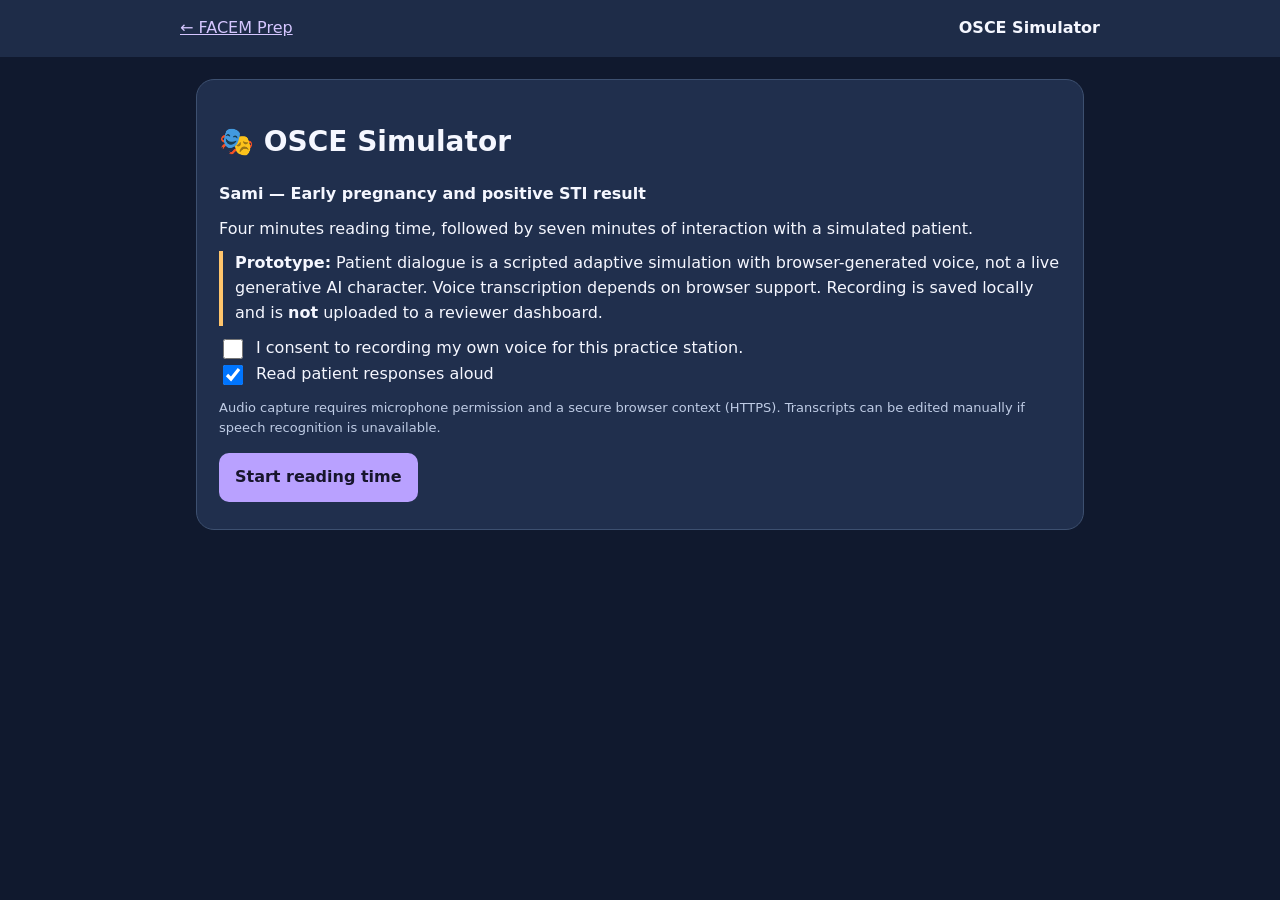
==== osce.html @ f84f3a86 "Add files via upload" ====
<!doctype html><html lang="en"><head><meta charset="utf-8"><meta name="viewport" content="width=device-width,initial-scale=1"><title>FACEM Prep · OSCE Simulator</title><link rel="stylesheet" href="osce.css"></head><body><header><a href="index.html">← FACEM Prep</a><b>OSCE Simulator</b></header><main><div id="osce"></div></main><script src="osce-stations.js"></script><script src="osce.js"></script></body></html>
---- osce.css ----
*{box-sizing:border-box}body{margin:0;background:#10192e;color:#f5f7ff;font:16px/1.55 system-ui,sans-serif}header{display:flex;justify-content:space-between;background:#1e2c48;padding:16px max(16px,calc((100vw - 920px)/2))}a{color:#d5c6ff}main{max-width:920px;margin:22px auto;padding:0 16px}.panel{background:#202f4d;border:1px solid #3d5070;border-radius:18px;padding:22px;margin:14px 0}h1{font-size:28px;line-height:1.2}h2{font-size:20px}p{margin:10px 0}button{background:#b9a1ff;color:#17152c;font:inherit;font-weight:700;border:0;border-radius:10px;padding:12px 16px;cursor:pointer;margin:5px 5px 5px 0}button:disabled{opacity:.45;cursor:default}.outline{background:#35476c;color:white}.timer{font-size:46px;font-weight:800;font-variant-numeric:tabular-nums}.small{font-size:13px;color:#bfcce5}.muted{color:#bfcce5}.bubble{padding:12px 16px;border-radius:13px;margin:9px 0;background:#30456b}.bubble.candidate{background:#254e53}.scroll{max-height:390px;overflow:auto}.row{display:flex;gap:10px;align-items:center;flex-wrap:wrap}textarea{width:100%;min-height:84px;border:1px solid #7286a3;border-radius:10px;background:#13213b;color:white;padding:12px;font:inherit}input[type=checkbox]{width:20px;height:20px}.warning{border-left:4px solid #ffc56c;padding-left:12px}.pill{background:#394a6b;padding:5px 11px;border-radius:20px}.hidden{display:none!important}ul{padding-left:22px}@media(max-width:550px){.timer{font-size:36px}.panel{padding:16px}}
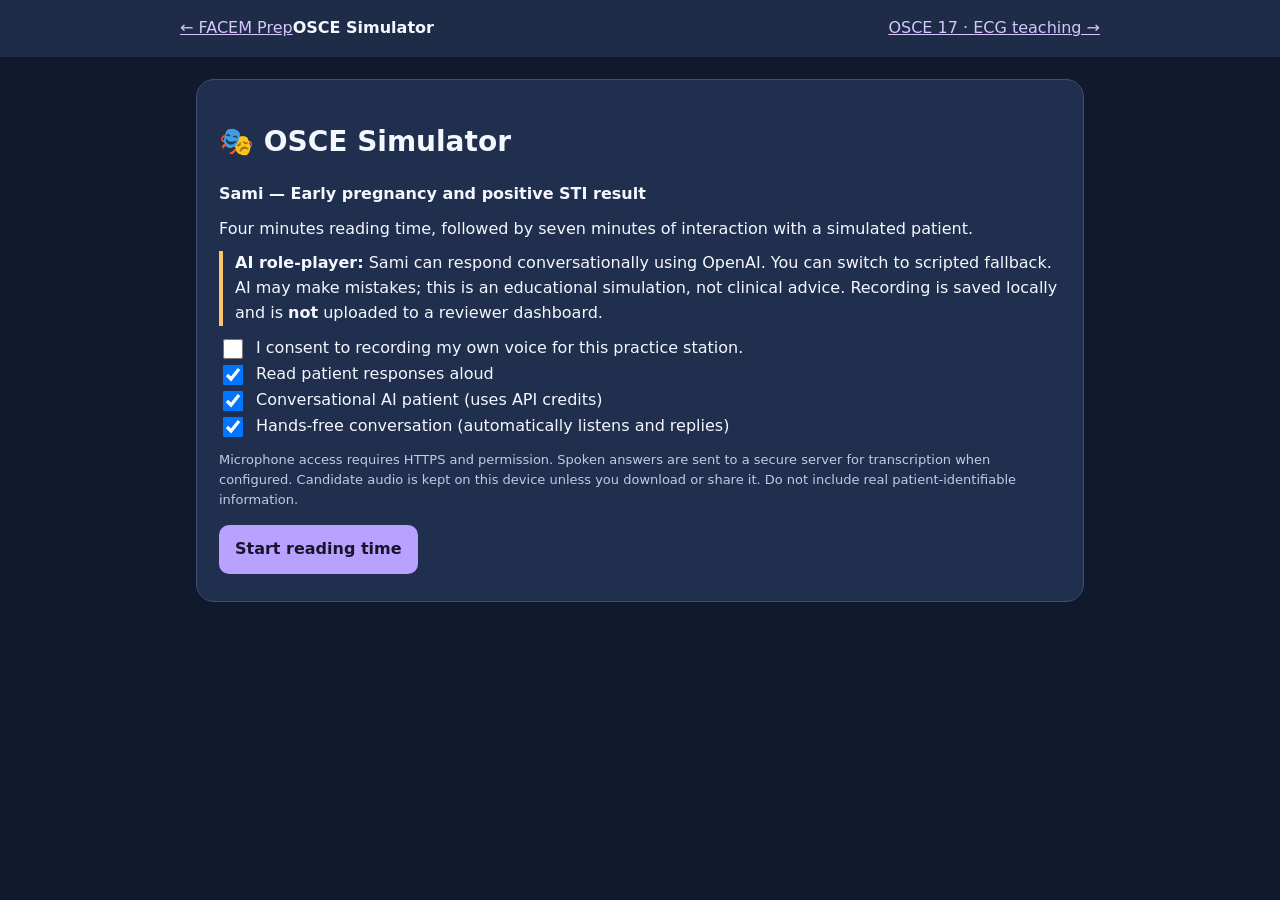
==== commit db535747: "Add files via upload" ====
--- a/osce.html
+++ b/osce.html
@@ -1 +1 @@
-<!doctype html><html lang="en"><head><meta charset="utf-8"><meta name="viewport" content="width=device-width,initial-scale=1"><title>FACEM Prep · OSCE Simulator</title><link rel="stylesheet" href="osce.css"></head><body><header><a href="index.html">← FACEM Prep</a><b>OSCE Simulator</b></header><main><div id="osce"></div></main><script src="osce-stations.js"></script><script src="osce.js"></script></body></html>+<!doctype html><html lang="en"><head><meta charset="utf-8"><meta name="viewport" content="width=device-width,initial-scale=1"><title>FACEM Prep · OSCE Simulator</title><link rel="stylesheet" href="osce.css"></head><body><header><a href="index.html">← FACEM Prep</a><b>OSCE Simulator</b> <a href="osce17.html" style="margin-left:auto">OSCE 17 · ECG teaching →</a></header><main><div id="osce"></div></main><script src="osce-stations.js"></script><script src="osce.js"></script></body></html>
